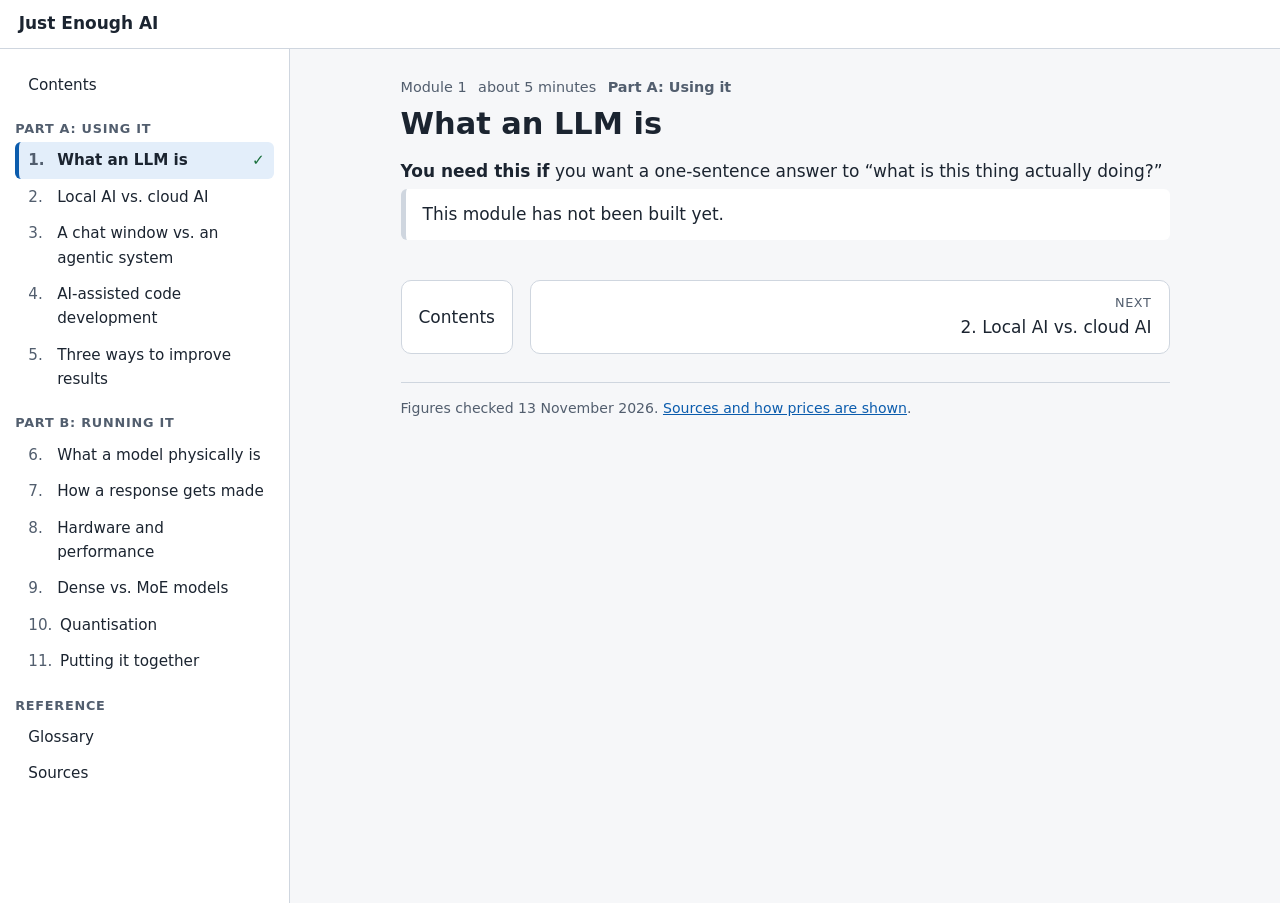
==== modules/01-what-is-an-llm.html @ 554d463d "Scaffold: data files, shared styles and script, contents, glossary, sources Co-Authored-By: Claude F" ====
<!doctype html>
<html lang="en-GB">
<head>
<meta charset="utf-8">
<meta name="viewport" content="width=device-width, initial-scale=1">
<title>1. What an LLM is — Just Enough AI</title>
<link rel="stylesheet" href="../assets/css/site.css">
</head>
<body data-root="../" data-module="1">
<a class="skip" href="#main">Skip to content</a>
<header class="topbar">
  <a class="brand" href="../index.html">Just Enough AI</a>
  <button type="button" id="menu-btn" class="btn secondary menu-btn" hidden>Menu</button>
</header>
<div class="layout">
  <nav id="sidebar" class="sidebar" aria-label="Course contents">
    <ul>
      <li><a href="../index.html">Contents</a></li>
      <li><a href="../glossary.html">Glossary</a></li>
      <li><a href="../sources.html">Sources</a></li>
    </ul>
  </nav>
  <main id="main">
    <p class="eyebrow"><span>Module 1</span><span>about 5 minutes</span><span class="part">Part A: Using it</span></p>
    <h1>What an LLM is</h1>
    <p class="need"><strong>You need this if</strong> you want a one-sentence answer to “what is this thing actually doing?”</p>
    <p class="part-note">This module has not been built yet.</p>
    <nav class="pager" aria-label="Previous and next module">
      
      <a class="contents" href="../index.html">Contents</a>
      <a class="next" href="02-local-vs-cloud.html"><span>Next</span>2. Local AI vs. cloud AI</a>
    </nav>
    <footer class="page-footer">
      <p>Figures checked 13 November 2026. <a href="../sources.html">Sources and how prices are shown</a>.</p>
    </footer>
  </main>
</div>
<script src="../data/modules.js"></script>
<script src="../data/glossary.js"></script>

<script src="../assets/js/site.js"></script>
</body>
</html>
---- assets/css/site.css ----
/* Just Enough AI: shared styles. No external requests; system fonts only. */

:root {
  color-scheme: light dark;
  --bg: #f6f7f9;
  --surface: #ffffff;
  --surface-2: #eef1f5;
  --text: #1b2430;
  --muted: #525e6e;
  --border: #cfd6df;
  --accent: #0b5cad;
  --accent-contrast: #ffffff;
  --accent-soft: #e3eefa;
  --good: #19703c;
  --warn: #8a4b00;
  --bad: #a3261f;
  /* The two zones: yours / theirs (see SPEC section 5) */
  --yours-bg: #dcebfa;
  --yours-line: #1d5fa8;
  --theirs-bg: #fbe9cf;
  --theirs-line: #8a5300;
  /* Small categorical set for visuals */
  --cat-1: #0b5cad;
  --cat-2: #8a5300;
  --cat-3: #19703c;
  --cat-4: #7a3e9d;
  --cat-5: #a3261f;
  --shadow: 0 1px 2px rgba(20, 30, 45, .08), 0 4px 14px rgba(20, 30, 45, .06);
  --radius: 10px;
  --font: system-ui, -apple-system, "Segoe UI", Roboto, "Helvetica Neue", Arial, sans-serif;
}

@media (prefers-color-scheme: dark) {
  :root {
    --bg: #11151b;
    --surface: #1a2029;
    --surface-2: #232b37;
    --text: #e7ebf1;
    --muted: #a9b3c1;
    --border: #3a4554;
    --accent: #86bdf3;
    --accent-contrast: #0c1a2a;
    --accent-soft: #1c3048;
    --good: #7fd6a0;
    --warn: #f0bd72;
    --bad: #f3a19b;
    --yours-bg: #17385a;
    --yours-line: #86bdf3;
    --theirs-bg: #4a3512;
    --theirs-line: #f0bd72;
    --cat-1: #86bdf3;
    --cat-2: #f0bd72;
    --cat-3: #7fd6a0;
    --cat-4: #cfa5ea;
    --cat-5: #f3a19b;
    --shadow: 0 1px 2px rgba(0, 0, 0, .4);
  }
}

* { box-sizing: border-box; }
html { -webkit-text-size-adjust: 100%; }
body {
  margin: 0;
  background: var(--bg);
  color: var(--text);
  font-family: var(--font);
  font-size: 1.0625rem;
  line-height: 1.6;
  overflow-wrap: break-word;
}
a { color: var(--accent); }
a:hover { text-decoration-thickness: 2px; }
:focus-visible { outline: 3px solid var(--accent); outline-offset: 2px; border-radius: 3px; }
h1, h2, h3, h4 { line-height: 1.25; margin: 1.6em 0 .5em; }
h1 { font-size: 1.9rem; margin-top: .2em; }
h2 { font-size: 1.3rem; }
h3 { font-size: 1.1rem; }
h4 { font-size: 1rem; }
p, ul, ol { margin: 0 0 1em; }
ul, ol { padding-left: 1.3em; }
li { margin-bottom: .35em; }
button, input, select { font: inherit; color: inherit; }
[hidden] { display: none !important; }

.skip { position: absolute; left: -999px; top: 0; background: var(--surface); padding: .5em 1em; z-index: 100; }
.skip:focus { left: .5em; top: .5em; }
.small { font-size: .9rem; }
.muted { color: var(--muted); }

.btn {
  display: inline-flex; align-items: center; gap: .4em;
  background: var(--accent); color: var(--accent-contrast);
  border: 2px solid var(--accent); border-radius: 8px;
  padding: .45em 1em; font-weight: 600; cursor: pointer; text-decoration: none;
}
.btn:hover { filter: brightness(1.1); }
.btn.secondary { background: transparent; color: var(--accent); }
.btn[disabled] { opacity: .5; cursor: not-allowed; }

/* ---------- Top bar and layout ---------- */
.topbar {
  display: flex; align-items: center; justify-content: space-between; gap: 1em;
  padding: .6em 1.1em; background: var(--surface); border-bottom: 1px solid var(--border);
}
.topbar .brand { font-weight: 700; color: var(--text); text-decoration: none; }
.menu-btn { display: none; }

.layout { display: grid; grid-template-columns: 290px minmax(0, 1fr); align-items: start; }
.layout.single { grid-template-columns: minmax(0, 1fr); }
main { padding: 1.6em 1.5em 3em; max-width: 820px; width: 100%; margin: 0 auto; }
.layout.single main { max-width: 980px; }

.sidebar {
  padding: 1.2em 1em 2em; border-right: 1px solid var(--border); background: var(--surface);
  min-height: calc(100vh - 3em); font-size: .95rem;
}
.sidebar h2 { font-size: .8rem; text-transform: uppercase; letter-spacing: .06em; color: var(--muted); margin: 1.4em 0 .4em; }
.sidebar ol, .sidebar ul { list-style: none; padding: 0; margin: 0; }
.sidebar li { margin: 0; }
.sidebar a {
  display: flex; gap: .5em; padding: .4em .6em; border-radius: 6px;
  color: var(--text); text-decoration: none; border-left: 4px solid transparent;
}
.sidebar a:hover { background: var(--surface-2); }
.sidebar a[aria-current="page"] { background: var(--accent-soft); border-left-color: var(--accent); font-weight: 600; }
.sidebar .num { color: var(--muted); min-width: 1.4em; }
.sidebar .tick { margin-left: auto; color: var(--good); font-weight: 700; }

@media (max-width: 899px) {
  .layout { grid-template-columns: minmax(0, 1fr); }
  .sidebar { min-height: 0; border-right: 0; border-bottom: 1px solid var(--border); }
  .js .menu-btn { display: inline-flex; }
  .js .sidebar { display: none; }
  .js .sidebar.open { display: block; }
  main { padding: 1.2em 1em 2.5em; }
  h1 { font-size: 1.55rem; }
}

/* ---------- Module header ---------- */
.eyebrow { color: var(--muted); font-size: .9rem; margin: 0 0 .3em; display: flex; flex-wrap: wrap; gap: .3em .8em; }
.eyebrow .part { font-weight: 600; }
.need, .relies { margin: .2em 0; }
.need strong, .relies strong { font-weight: 700; }

/* ---------- Shared boxes ---------- */
.key-idea {
  background: var(--accent-soft); border-left: 6px solid var(--accent);
  border-radius: var(--radius); padding: 1em 1.2em; margin: 1.4em 0; font-size: 1.15rem; line-height: 1.5;
}
.key-idea .label, .decisions .label {
  display: block; font-size: .8rem; font-weight: 700; text-transform: uppercase; letter-spacing: .06em;
  color: var(--accent); margin-bottom: .3em;
}
.key-idea p { margin: 0; }

.decisions {
  background: var(--surface); border: 2px solid var(--accent); border-radius: var(--radius);
  padding: 1em 1.2em; margin: 1.8em 0;
}
.decisions h2 { margin: 0 0 .5em; font-size: 1.15rem; }
.decisions ul { margin-bottom: 0; }

details.detail {
  background: var(--surface); border: 1px dashed var(--border); border-radius: var(--radius);
  margin: 1.8em 0; padding: 0;
}
details.detail > summary {
  cursor: pointer; padding: .9em 1.2em; font-weight: 700; list-style-position: inside;
}
details.detail > summary .tag {
  display: inline-block; margin-left: .6em; font-size: .75rem; font-weight: 600; text-transform: uppercase;
  letter-spacing: .05em; color: var(--muted); border: 1px solid var(--border); border-radius: 99px; padding: .05em .6em;
  vertical-align: middle;
}
details.detail > .detail-body { padding: 0 1.2em 1em; border-top: 1px dashed var(--border); }
details.detail h3 { margin-top: 1.1em; }

/* ---------- Visuals ---------- */
figure.visual {
  background: var(--surface); border: 1px solid var(--border); border-radius: var(--radius);
  box-shadow: var(--shadow); padding: 1em; margin: 1.4em 0;
}
figure.visual > figcaption { color: var(--muted); font-size: .92rem; margin-top: .8em; }
figure.visual .instruction { font-size: .92rem; color: var(--muted); margin: 0 0 .8em; }
.stamp { font-size: .82rem; color: var(--muted); margin: .8em 0 0; }
.stamp .illus { font-weight: 700; }
svg text { font-family: var(--font); fill: var(--text); }
svg { max-width: 100%; height: auto; display: block; }

/* Zones: colour is paired with a text label and, for "theirs", a hatched pattern */
.zone-yours { background-color: var(--yours-bg); border: 2px solid var(--yours-line); }
.zone-theirs {
  background-color: var(--theirs-bg); border: 2px dashed var(--theirs-line);
  background-image: repeating-linear-gradient(135deg, transparent 0 7px, color-mix(in srgb, var(--theirs-line) 22%, transparent) 7px 8px);
}
.zone-mixed {
  border: 2px dashed var(--theirs-line);
  background: linear-gradient(100deg, var(--yours-bg) 0 46%, var(--theirs-bg) 54% 100%);
}
.zone-tag { display: block; font-size: .72rem; font-weight: 700; text-transform: uppercase; letter-spacing: .05em; }
.zone-yours .zone-tag { color: var(--yours-line); }
.zone-theirs .zone-tag, .zone-mixed .zone-tag { color: var(--theirs-line); }
.legend { display: flex; flex-wrap: wrap; gap: .5em 1.2em; font-size: .88rem; margin: 0 0 .8em; padding: 0; list-style: none; }
.legend li { display: flex; align-items: center; gap: .45em; margin: 0; }
.legend .swatch { width: 1.6em; height: 1.1em; border-radius: 4px; display: inline-block; }

/* ---------- Popovers: glossary tooltips and cost chips ---------- */
.pop-wrap { position: relative; display: inline-block; }
.pop {
  position: absolute; top: calc(100% + 4px); left: 0; z-index: 30;
  width: max-content; max-width: min(320px, calc(100vw - 16px));
  background: var(--surface); color: var(--text); border: 1px solid var(--border); border-radius: 8px;
  box-shadow: 0 6px 24px rgba(0, 0, 0, .22); padding: .7em .85em; font-size: .88rem; font-weight: 400; line-height: 1.45;
  text-align: left; white-space: normal;
}
.pop p { margin: 0 0 .4em; }
.pop p:last-child { margin: 0; }
a.term { text-decoration: underline dotted; text-underline-offset: 3px; color: inherit; }
a.term:hover { color: var(--accent); }
.chip {
  display: inline-flex; align-items: baseline; gap: .3em;
  background: var(--surface-2); border: 1px solid var(--border); border-radius: 99px;
  padding: .05em .7em; font-weight: 700; cursor: pointer; white-space: nowrap; line-height: 1.5;
}
.chip::after { content: "i"; font-size: .7em; font-weight: 700; font-style: italic; font-family: Georgia, serif;
  border: 1px solid currentColor; border-radius: 50%; width: 1.35em; height: 1.35em; display: inline-flex;
  align-items: center; justify-content: center; color: var(--accent); align-self: center; }
.chip:hover { border-color: var(--accent); }
.srcref { font-size: .82rem; color: var(--muted); white-space: nowrap; }

/* ---------- Check question ---------- */
.check { background: var(--surface); border: 1px solid var(--border); border-radius: var(--radius); padding: 1em 1.2em; margin: 1.8em 0; }
.check h2 { margin: 0 0 .5em; font-size: 1.15rem; }
.check fieldset { border: 0; padding: 0; margin: 0 0 .8em; }
.check legend { font-weight: 600; padding: 0; margin-bottom: .6em; }
.check label { display: flex; gap: .6em; align-items: flex-start; padding: .45em .6em; border-radius: 6px; cursor: pointer; }
.check label:hover { background: var(--surface-2); }
.check input[type="radio"] { margin-top: .35em; width: 1.1em; height: 1.1em; flex: none; accent-color: var(--accent); }
.check .feedback { margin: .8em 0 0; padding: .7em .9em; border-radius: 8px; background: var(--surface-2); }
.check .feedback.right { border-left: 5px solid var(--good); }
.check .feedback.wrong { border-left: 5px solid var(--bad); }
.check .answer { margin-top: .6em; }

/* ---------- Stepper ---------- */
.stepper { display: flex; flex-wrap: wrap; align-items: center; gap: .5em; margin: .8em 0 0; }
.stepper .btn { padding: .3em .8em; font-size: .92rem; }
.stepper .count { color: var(--muted); font-size: .92rem; margin-left: .3em; }

/* ---------- Prev / next and footer ---------- */
.pager { display: flex; justify-content: space-between; gap: 1em; flex-wrap: wrap; margin: 2.4em 0 1em; }
.pager a { flex: 1 1 200px; border: 1px solid var(--border); background: var(--surface); border-radius: var(--radius);
  padding: .7em 1em; text-decoration: none; color: var(--text); }
.pager a:hover { border-color: var(--accent); }
.pager a span { display: block; font-size: .8rem; color: var(--muted); text-transform: uppercase; letter-spacing: .05em; }
.pager a.next { text-align: right; }
.pager a.contents { flex: 0 1 auto; align-self: stretch; display: flex; align-items: center; }
.page-footer { border-top: 1px solid var(--border); margin-top: 2em; padding-top: 1em; font-size: .88rem; color: var(--muted); }

/* ---------- Contents page ---------- */
.intro { font-size: 1.12rem; max-width: 46em; }
.part-note { background: var(--surface); border-left: 5px solid var(--border); padding: .7em 1em; border-radius: 6px; max-width: 46em; }
.cards { list-style: none; padding: 0; margin: 1em 0 2em; display: grid; gap: 1em; grid-template-columns: repeat(auto-fill, minmax(260px, 1fr)); }
.cards li { margin: 0; }
.card {
  display: flex; flex-direction: column; height: 100%; gap: .35em;
  background: var(--surface); border: 1px solid var(--border); border-radius: var(--radius); box-shadow: var(--shadow);
  padding: 1em 1.1em; text-decoration: none; color: var(--text);
}
.card:hover { border-color: var(--accent); }
.card .num { font-size: .8rem; font-weight: 700; color: var(--muted); text-transform: uppercase; letter-spacing: .06em; }
.card .title { font-size: 1.12rem; font-weight: 700; color: var(--accent); }
.card .need-line { font-size: .93rem; flex: 1; }
.card .meta { display: flex; justify-content: space-between; font-size: .85rem; color: var(--muted); }
.card .visited { color: var(--good); font-weight: 700; }
.linklike { background: none; border: 0; padding: 0; color: var(--accent); text-decoration: underline; cursor: pointer; }

/* ---------- Glossary and sources ---------- */
dl.glossary dt { font-weight: 700; margin-top: 1.1em; scroll-margin-top: 1em; }
dl.glossary dd { margin: .2em 0 0; }
:target { background: var(--accent-soft); outline: 3px solid var(--accent-soft); border-radius: 4px; }
.table-wrap { overflow-x: auto; }
table.plain { border-collapse: collapse; width: 100%; font-size: .93rem; background: var(--surface); }
table.plain th, table.plain td { border: 1px solid var(--border); padding: .5em .7em; text-align: left; vertical-align: top; }
table.plain th { background: var(--surface-2); }
table.plain td a { word-break: break-all; }

/* ---------- Module 2: ownership grid ---------- */
table.grid { width: 100%; border-collapse: separate; border-spacing: 5px; font-size: .92rem; }
table.grid th { text-align: left; font-weight: 600; padding: .3em .4em; vertical-align: bottom; color: var(--muted); font-size: .85rem; }
table.grid td { padding: .5em .6em; border-radius: 8px; vertical-align: top; line-height: 1.35; }
table.grid th[scope="row"] { color: var(--text); font-size: .95rem; padding: 0; vertical-align: middle; }
.row-btn {
  width: 100%; text-align: left; background: var(--surface); border: 2px solid var(--border); border-radius: 8px;
  padding: .5em .6em; font-weight: 700; cursor: pointer; line-height: 1.3;
}
.row-btn:hover { border-color: var(--accent); }
.row-btn[aria-pressed="true"] { background: var(--accent); border-color: var(--accent); color: var(--accent-contrast); }
.row-btn[aria-pressed="true"]::after { content: " \25BE"; }
@media (max-width: 699px) {
  table.grid, table.grid tbody, table.grid tr, table.grid td, table.grid th[scope="row"] { display: block; }
  table.grid thead { position: absolute; left: -9999px; }
  table.grid tr { display: grid; grid-template-columns: 1fr 1fr; gap: 4px; margin-bottom: 1em; }
  table.grid th[scope="row"] { grid-column: 1 / -1; }
  table.grid td::before { content: attr(data-label) ": "; font-weight: 600; font-size: .8rem; color: var(--muted); display: block; }
}
.arr-panel { border-top: 1px solid var(--border); margin-top: 1em; padding-top: .4em; }
.arr-panel h3 { margin-top: .8em; }
.arr-top { display: grid; grid-template-columns: minmax(0, 420px) minmax(0, 1fr); gap: 1em 1.4em; align-items: start; }
@media (max-width: 699px) { .arr-top { grid-template-columns: minmax(0, 1fr); } }
.arr-top p { margin-bottom: .6em; }
.cost-list { list-style: none; padding: 0; margin: 0 0 1em; }
.cost-list li { padding: .55em 0; border-bottom: 1px solid var(--border); display: flex; flex-wrap: wrap; gap: .3em 1em; align-items: baseline; justify-content: space-between; }
.cost-list .prices { display: flex; flex-wrap: wrap; gap: .3em 1em; }
.cost-list .note { font-size: .88rem; color: var(--muted); }
.worked { background: var(--surface-2); border-radius: 8px; padding: .7em 1em; font-size: .95rem; }
.worked p { margin: 0 0 .4em; }
.worked p:last-child { margin: 0; }

/* SVG parts shared by visuals */
.svg-yours { fill: var(--yours-bg); stroke: var(--yours-line); stroke-width: 2; }
.svg-theirs { fill: var(--theirs-bg); stroke: var(--theirs-line); stroke-width: 2; stroke-dasharray: 6 4; }
.svg-hatch-line { stroke: var(--theirs-line); stroke-width: 1; opacity: .3; }
.svg-box { fill: var(--surface); stroke: var(--text); stroke-width: 1.5; }
.svg-arrow { stroke: var(--text); stroke-width: 2; fill: none; }
.svg-arrowhead { fill: var(--text); }
.svg-weight { fill: var(--cat-4); }
.svg-label-yours { fill: var(--yours-line); font-weight: 700; }
.svg-label-theirs { fill: var(--theirs-line); font-weight: 700; }
.svg-muted { fill: var(--muted); }

/* Hardware ladder (modules 2 and 8) */
.ladder { margin-top: 1.4em; }
.ladder-axis, .ladder-track { position: relative; height: 1.5em; margin: 0 1.2em; }
.ladder-axis span { position: absolute; transform: translateX(-50%); font-size: .78rem; color: var(--muted); white-space: nowrap; }
.ladder-track { height: 16px; background:
  linear-gradient(to right, var(--border) 1px, transparent 1px) 0 0 / 33.333% 100%, var(--surface-2);
  border-right: 1px solid var(--border); border-radius: 3px; }
.ladder-track .bar { position: absolute; top: 2px; bottom: 2px; min-width: 8px; background: var(--yours-line); border-radius: 3px; }
.ladder ol { list-style: none; padding: 0; margin: .4em 0 0; }
.ladder li { padding: .7em 0; border-bottom: 1px solid var(--border); margin: 0; }
.ladder .rung-head { font-weight: 700; margin-bottom: .3em; }
.ladder .rung-facts { display: flex; flex-wrap: wrap; gap: .2em 1.2em; font-size: .92rem; margin-top: .45em; align-items: baseline; }
.ladder .rung-facts .k { color: var(--muted); }

/* ---------- Print ---------- */
@media print {
  .topbar, .sidebar, .pager, .skip, .menu-btn, .stepper, .check .btn, .no-print { display: none !important; }
  .layout { display: block; }
  body { background: #fff; color: #000; font-size: 11pt; }
  main { max-width: none; padding: 0; }
  figure.visual, .decisions, .key-idea, details.detail, .check { box-shadow: none; break-inside: avoid; }
  details.detail::details-content { display: block; content-visibility: visible; height: auto; }
  a { color: inherit; }
  .pop { display: none !important; }
}

@media (prefers-reduced-motion: reduce) {
  *, *::before, *::after { animation: none !important; transition: none !important; scroll-behavior: auto !important; }
}
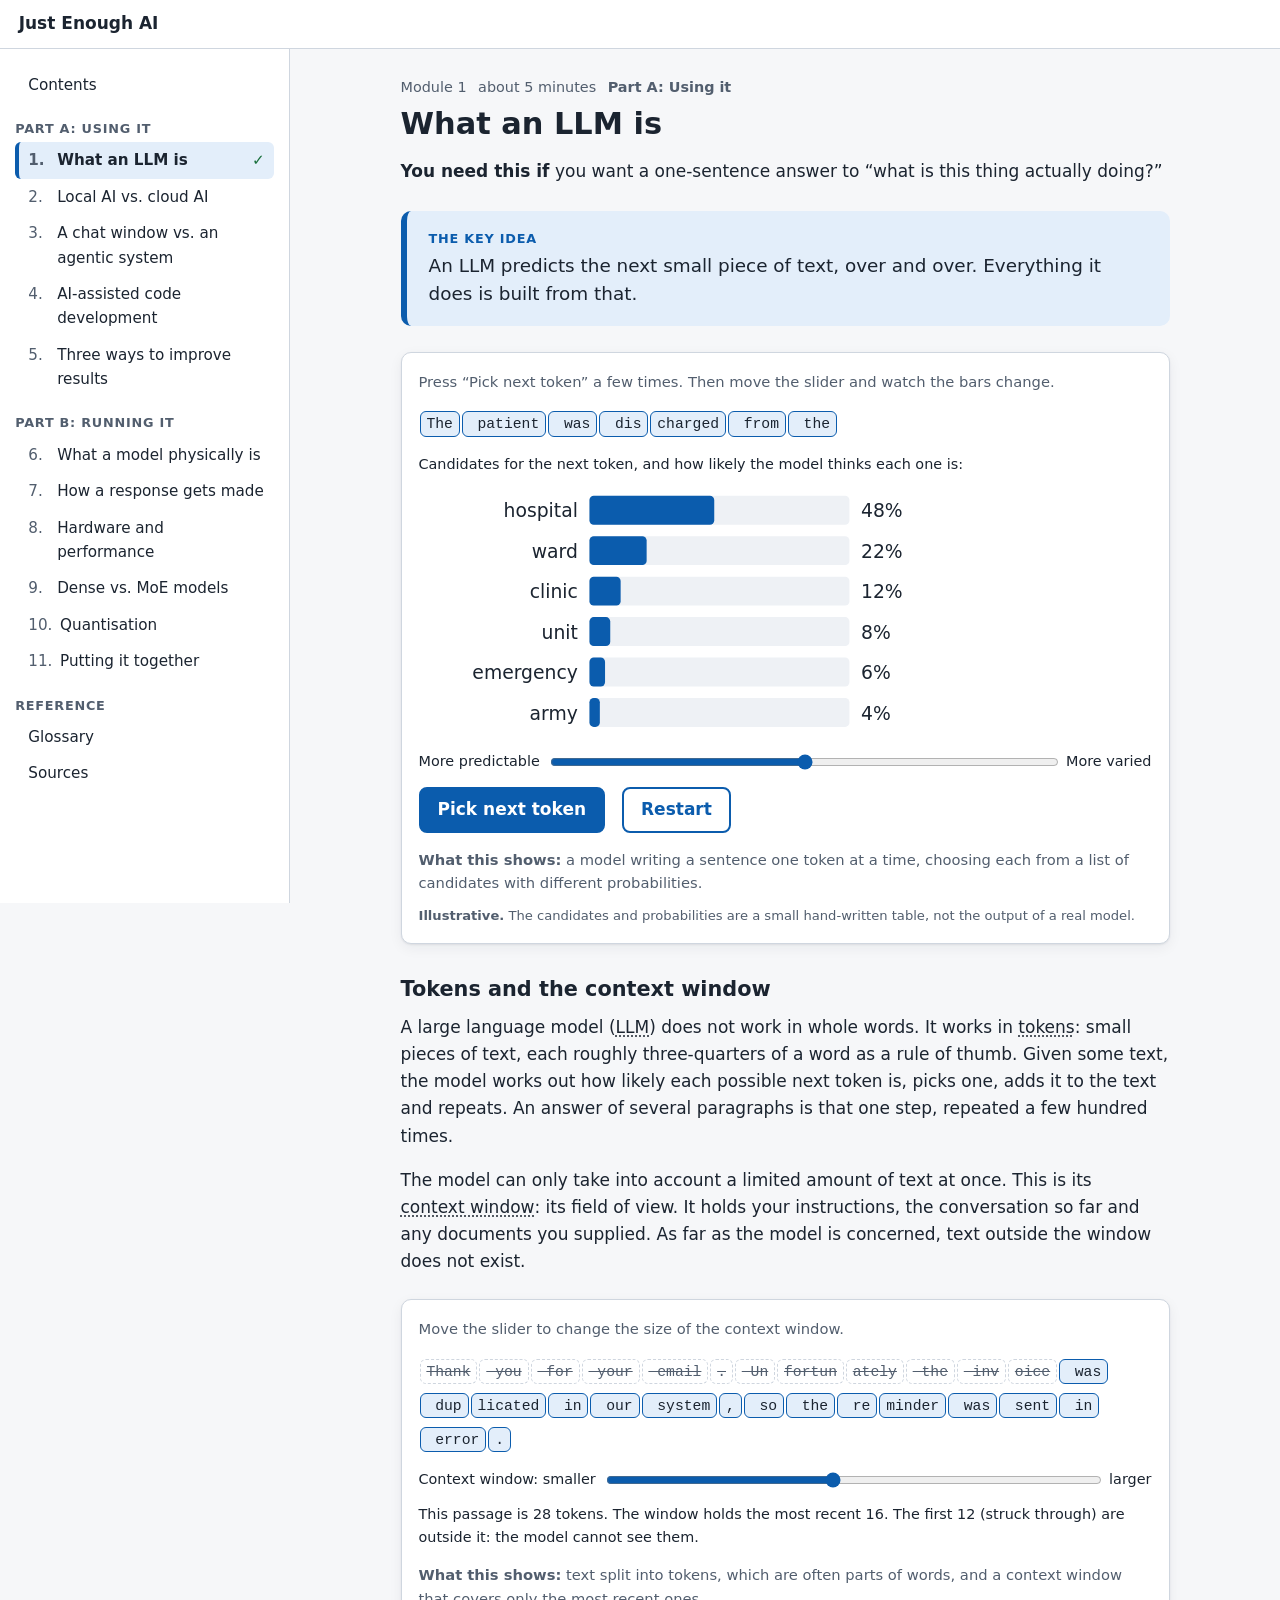
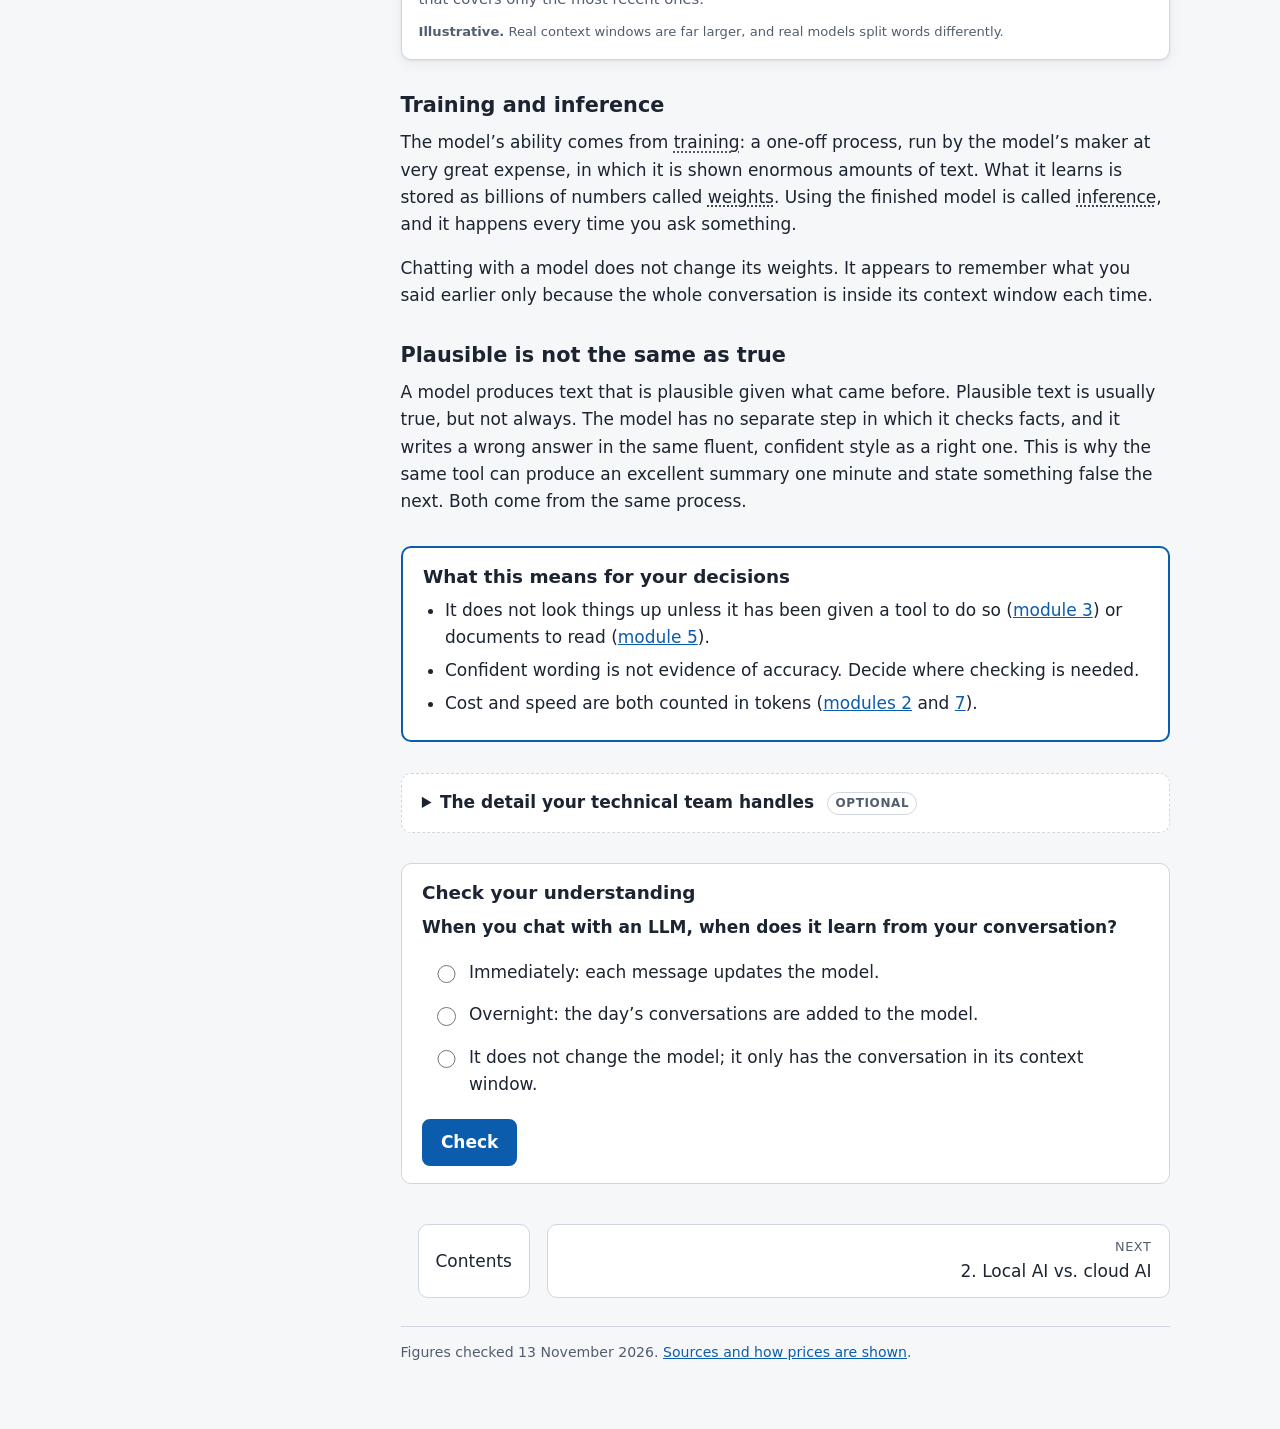
==== commit 3e1a11f1: "Build Part A: modules 1, 3, 4 and 5 with their visuals Co-Authored-By: Claude Fable 5.2 <noreply@ant" ====
--- a/modules/01-what-is-an-llm.html
+++ b/modules/01-what-is-an-llm.html
@@ -23,13 +23,84 @@
   <main id="main">
     <p class="eyebrow"><span>Module 1</span><span>about 5 minutes</span><span class="part">Part A: Using it</span></p>
     <h1>What an LLM is</h1>
-    <p class="need"><strong>You need this if</strong> you want a one-sentence answer to “what is this thing actually doing?”</p>
-    <p class="part-note">This module has not been built yet.</p>
+    <p class="need"><strong>You need this if</strong> you want a one-sentence answer to &ldquo;what is this thing actually doing?&rdquo;</p>
+
+    <div class="key-idea" id="key-idea">
+      <span class="label">The key idea</span>
+      <p>An LLM predicts the next small piece of text, over and over. Everything it does is built from that.</p>
+    </div>
+
+    <figure class="visual" id="predictor" aria-label="An interactive next-token predictor. A sentence beginning 'The patient was discharged from the' is followed by a bar chart of candidate next tokens and their probabilities. Picking a token adds it to the sentence and the chart updates for the next position.">
+      <p class="instruction js-only" hidden>Press &ldquo;Pick next token&rdquo; a few times. Then move the slider and watch the bars change.</p>
+      <div id="predictor-body"></div>
+      <noscript><p class="small muted">This interactive picture needs JavaScript. It shows a sentence growing one token at a time, each chosen from a short list of likely candidates.</p></noscript>
+      <figcaption><strong>What this shows:</strong> a model writing a sentence one token at a time, choosing each from a list of candidates with different probabilities.</figcaption>
+      <p class="stamp"><span class="illus">Illustrative.</span> The candidates and probabilities are a small hand-written table, not the output of a real model.</p>
+    </figure>
+
+    <h2 id="tokens">Tokens and the context window</h2>
+    <p>A large language model (<a class="term" href="../glossary.html#llm">LLM</a>) does not work in whole words. It works in <a class="term" href="../glossary.html#token">tokens</a>: small pieces of text, each roughly three-quarters of a word as a rule of thumb. Given some text, the model works out how likely each possible next token is, picks one, adds it to the text and repeats. An answer of several paragraphs is that one step, repeated a few hundred times.</p>
+    <p>The model can only take into account a limited amount of text at once. This is its <a class="term" href="../glossary.html#context-window">context window</a>: its field of view. It holds your instructions, the conversation so far and any documents you supplied. As far as the model is concerned, text outside the window does not exist.</p>
+
+    <figure class="visual" id="window" aria-label="A passage of text split into token tiles. The most recent tokens are inside the context window; older ones are struck through because the model can no longer see them.">
+      <p class="instruction js-only" hidden>Move the slider to change the size of the context window.</p>
+      <div id="window-body"></div>
+      <figcaption><strong>What this shows:</strong> text split into tokens, which are often parts of words, and a context window that covers only the most recent ones.</figcaption>
+      <p class="stamp"><span class="illus">Illustrative.</span> Real context windows are far larger, and real models split words differently.</p>
+    </figure>
+
+    <h2 id="training-and-inference">Training and inference</h2>
+    <p>The model&rsquo;s ability comes from <a class="term" href="../glossary.html#training">training</a>: a one-off process, run by the model&rsquo;s maker at very great expense, in which it is shown enormous amounts of text. What it learns is stored as billions of numbers called <a class="term" href="../glossary.html#parameter">weights</a>. Using the finished model is called <a class="term" href="../glossary.html#inference">inference</a>, and it happens every time you ask something.</p>
+    <p>Chatting with a model does not change its weights. It appears to remember what you said earlier only because the whole conversation is inside its context window each time.</p>
+
+    <h2 id="plausible">Plausible is not the same as true</h2>
+    <p>A model produces text that is plausible given what came before. Plausible text is usually true, but not always. The model has no separate step in which it checks facts, and it writes a wrong answer in the same fluent, confident style as a right one. This is why the same tool can produce an excellent summary one minute and state something false the next. Both come from the same process.</p>
+
+    <div class="decisions" id="decisions">
+      <h2>What this means for your decisions</h2>
+      <ul>
+        <li>It does not look things up unless it has been given a tool to do so (<a href="03-chat-vs-agent.html">module 3</a>) or documents to read (<a href="05-improving-results.html">module 5</a>).</li>
+        <li>Confident wording is not evidence of accuracy. Decide where checking is needed.</li>
+        <li>Cost and speed are both counted in tokens (<a href="02-local-vs-cloud.html">modules 2</a> and <a href="07-how-a-response-is-made.html">7</a>).</li>
+      </ul>
+    </div>
+
+    <details class="detail" id="detail">
+      <summary>The detail your technical team handles <span class="tag">optional</span></summary>
+      <div class="detail-body">
+        <h3 id="detail-transformer">The architecture</h3>
+        <p>Current LLMs are built on a design called the transformer. Its central mechanism, attention, lets the model weigh every token in the context window against every other when predicting the next one.</p>
+        <h3 id="detail-sampling">Sampling and temperature</h3>
+        <p>Choosing the next token from the list of candidates is called sampling. A setting called temperature controls how adventurous the choice is: low values nearly always take the most likely token, higher values give less likely tokens more of a chance. The slider in the picture above is a temperature control.</p>
+        <h3 id="detail-different-answers">Why the same question can give different answers</h3>
+        <p>Because each token is sampled, two runs can diverge at any point, and one different token changes everything that follows. Where consistency matters, engineers lower the temperature, though even then identical output is not always guaranteed.</p>
+        <h3 id="detail-cutoff">Knowledge cut-off</h3>
+        <p>Training stops on a particular date. The model knows nothing after that date unless the information is placed in its context window.</p>
+        <h3 id="detail-hallucination">Hallucination</h3>
+        <p>&ldquo;Hallucination&rdquo; is the common name for fluent output that is false. It is a consequence of prediction, not a malfunction: the model is doing exactly what it always does, and the most plausible continuation happened not to be true. It is reduced by supplying sources and by checking, not eliminated.</p>
+      </div>
+    </details>
+
+    <div class="check" id="check" data-explain="Chatting does not change the model. It only has the conversation in its context window, and that is gone when the conversation ends.">
+      <h2>Check your understanding</h2>
+      <fieldset>
+        <legend>When you chat with an LLM, when does it learn from your conversation?</legend>
+        <label><input type="radio" name="q1"> Immediately: each message updates the model.</label>
+        <label><input type="radio" name="q1"> Overnight: the day&rsquo;s conversations are added to the model.</label>
+        <label><input type="radio" name="q1" data-correct> It does not change the model; it only has the conversation in its context window.</label>
+      </fieldset>
+      <details class="answer">
+        <summary>Show the answer</summary>
+        <p>It does not change the model; it only has the conversation in its context window.</p>
+      </details>
+    </div>
+
     <nav class="pager" aria-label="Previous and next module">
-      
+      <span></span>
       <a class="contents" href="../index.html">Contents</a>
       <a class="next" href="02-local-vs-cloud.html"><span>Next</span>2. Local AI vs. cloud AI</a>
     </nav>
+
     <footer class="page-footer">
       <p>Figures checked 13 November 2026. <a href="../sources.html">Sources and how prices are shown</a>.</p>
     </footer>
@@ -37,7 +108,7 @@
 </div>
 <script src="../data/modules.js"></script>
 <script src="../data/glossary.js"></script>
-
 <script src="../assets/js/site.js"></script>
+<script src="../assets/js/visuals/m01.js"></script>
 </body>
 </html>
--- a/assets/css/site.css
+++ b/assets/css/site.css
@@ -242,7 +242,8 @@
 .check .answer { margin-top: .6em; }
 
 /* ---------- Stepper ---------- */
-.stepper { display: flex; flex-wrap: wrap; align-items: center; gap: .5em; margin: .8em 0 0; }
+.stepper { display: flex; flex-wrap: wrap; align-items: center; gap: .5em; margin: .8em 0 0;
+  position: sticky; bottom: 0; background: var(--surface); padding: .5em 0; z-index: 5; }
 .stepper .btn { padding: .3em .8em; font-size: .92rem; }
 .stepper .count { color: var(--muted); font-size: .92rem; margin-left: .3em; }
 
@@ -294,14 +295,21 @@
   padding: .5em .6em; font-weight: 700; cursor: pointer; line-height: 1.3;
 }
 .row-btn:hover { border-color: var(--accent); }
-.row-btn[aria-pressed="true"] { background: var(--accent); border-color: var(--accent); color: var(--accent-contrast); }
-.row-btn[aria-pressed="true"]::after { content: " \25BE"; }
+.row-btn[aria-expanded="true"] { background: var(--accent); border-color: var(--accent); color: var(--accent-contrast); }
+.row-btn .cue { display: none; font-weight: 400; font-size: .85rem; }
+.row-btn .cue::after { content: " \25BE"; }
+.row-btn[aria-expanded="true"] .cue::after { content: " \25B4"; }
 @media (max-width: 699px) {
   table.grid, table.grid tbody, table.grid tr, table.grid td, table.grid th[scope="row"] { display: block; }
   table.grid thead { position: absolute; left: -9999px; }
   table.grid tr { display: grid; grid-template-columns: 1fr 1fr; gap: 4px; margin-bottom: 1em; }
   table.grid th[scope="row"] { grid-column: 1 / -1; }
-  table.grid td::before { content: attr(data-label) ": "; font-weight: 600; font-size: .8rem; color: var(--muted); display: block; }
+  table.grid tr.panel-row { display: block; margin-top: -.6em; }
+  table.grid tr.panel-row td { padding: 0 .2em; }
+  .arr-panel { border-top: 0; margin-top: 0; }
+  .row-btn { display: flex; justify-content: space-between; align-items: baseline; gap: .8em; }
+  .row-btn .cue { display: inline; white-space: nowrap; }
+  table.grid td[data-label]::before { content: attr(data-label); font-weight: 600; font-size: .8rem; color: var(--muted); display: block; }
 }
 .arr-panel { border-top: 1px solid var(--border); margin-top: 1em; padding-top: .4em; }
 .arr-panel h3 { margin-top: .8em; }
@@ -342,6 +350,83 @@
 .ladder .rung-facts { display: flex; flex-wrap: wrap; gap: .2em 1.2em; font-size: .92rem; margin-top: .45em; align-items: baseline; }
 .ladder .rung-facts .k { color: var(--muted); }
 
+/* ---------- Shared visual parts (modules 1 to 5) ---------- */
+.tok {
+  display: inline-block; background: var(--accent-soft); border: 1px solid var(--accent); border-radius: 6px;
+  padding: .05em .4em; margin: 2px 1px; font-family: ui-monospace, "SF Mono", Menlo, Consolas, monospace; font-size: .92rem;
+  white-space: pre; line-height: 1.5;
+}
+.tok.new { background: var(--accent); color: var(--accent-contrast); }
+.tok.out { background: transparent; border-style: dashed; border-color: var(--border); color: var(--muted); text-decoration: line-through; }
+.tok.passage { background: var(--yours-bg); border-color: var(--yours-line); }
+.tok-strip { margin: .4em 0 .8em; line-height: 2; }
+.controls { display: flex; flex-wrap: wrap; gap: .6em 1em; align-items: center; margin: .8em 0; }
+.controls label { font-size: .92rem; }
+.slider-row { display: grid; grid-template-columns: auto minmax(80px, 1fr) auto; gap: .6em; align-items: center; font-size: .9rem; margin: .8em 0; }
+.slider-row input[type="range"] { width: 100%; accent-color: var(--accent); }
+.status { background: var(--surface-2); border-radius: 8px; padding: .6em .9em; font-size: .95rem; margin: .6em 0 0; min-height: 3.2em; }
+.status p { margin: 0 0 .4em; } .status p:last-child { margin: 0; }
+.vis-title { font-size: 1rem; margin: 0 0 .5em; }
+.vis-sub { border-top: 1px solid var(--border); margin-top: 1.2em; padding-top: 1em; }
+.two-col { display: grid; grid-template-columns: repeat(2, minmax(0, 1fr)); gap: 1.2em; align-items: start; }
+@media (max-width: 699px) { .two-col { grid-template-columns: minmax(0, 1fr); } }
+.seg { display: inline-flex; flex-wrap: wrap; border: 2px solid var(--accent); border-radius: 8px; overflow: hidden; }
+.seg label { padding: .3em .55em; cursor: pointer; font-size: .85rem; font-weight: 600; display: flex; align-items: center; gap: .4em; }
+.seg label { box-shadow: 0 0 0 1px var(--accent); flex: 1 1 auto; }
+@media (min-width: 700px) { .two-col.cva { grid-template-columns: minmax(0, 2fr) minmax(0, 3fr); } }
+.seg input { accent-color: var(--accent); margin: 0; }
+.seg label:has(input:checked) { background: var(--accent); color: var(--accent-contrast); }
+.seg label:has(input:focus-visible) { outline: 3px solid var(--text); outline-offset: -3px; }
+.pill { display: inline-block; border: 1px solid var(--border); border-radius: 99px; padding: .05em .7em; font-size: .85rem; font-weight: 600; background: var(--surface); }
+.pill.agent { border-color: var(--cat-4); color: var(--cat-4); }
+.pill.human { border-color: var(--good); color: var(--good); border-style: double; border-width: 3px; }
+.pills { display: flex; flex-wrap: wrap; gap: .4em; margin: 0 0 .6em; }
+pre.code { background: var(--surface-2); border: 1px solid var(--border); border-radius: 8px; padding: .7em .9em; margin: .5em 0;
+  font-family: ui-monospace, "SF Mono", Menlo, Consolas, monospace; font-size: .82rem; line-height: 1.55; white-space: pre-wrap; overflow-wrap: anywhere; }
+pre.code .del { color: var(--bad); display: block; }
+pre.code .add { color: var(--good); display: block; font-weight: 600; }
+pre.code .err { color: var(--bad); font-weight: 600; }
+pre.code .ok { color: var(--good); font-weight: 600; }
+
+/* SVG states */
+.svg-line { stroke: var(--border); stroke-width: 2; fill: none; }
+.svg-line.active { stroke: var(--accent); stroke-width: 3.5; }
+.svg-dim { opacity: .35; }
+.svg-accent { fill: var(--accent); }
+.svg-accent-soft { fill: var(--accent-soft); stroke: var(--accent); stroke-width: 1.5; }
+.svg-on-accent { fill: var(--accent-contrast); }
+.svg-bar { fill: var(--accent); }
+.svg-bar-track { fill: var(--surface-2); }
+.gate-open { fill: var(--surface); stroke: var(--good); stroke-width: 2; stroke-dasharray: 4 3; }
+.gate-ask { fill: var(--surface); stroke: var(--warn); stroke-width: 2.5; }
+.gate-locked { fill: var(--text); stroke: var(--text); stroke-width: 2; }
+.gate-text-open { fill: var(--good); font-weight: 700; }
+.gate-text-ask { fill: var(--warn); font-weight: 700; }
+.gate-text-locked { fill: var(--bg); font-weight: 700; }
+.svg-pill { fill: var(--surface); stroke: var(--border); stroke-width: 1.5; }
+.svg-pill.on { fill: var(--accent); stroke: var(--accent); }
+.svg-doc { fill: var(--surface); stroke: var(--muted); stroke-width: 1.2; }
+.svg-doc.hit { fill: var(--yours-bg); stroke: var(--yours-line); stroke-width: 2.5; }
+
+/* Module 4: three levels; module 5: ladder and flow */
+.levels { list-style: none; padding: 0; margin: 0; display: grid; grid-template-columns: repeat(3, minmax(0, 1fr)); gap: .8em; counter-reset: lvl; }
+.levels li { border: 1px solid var(--border); border-top: 5px solid var(--accent); border-radius: 8px; padding: .6em .8em; margin: 0; font-size: .93rem; background: var(--surface); }
+.levels li strong { display: block; }
+.levels-axis { display: flex; justify-content: space-between; font-size: .82rem; color: var(--muted); margin: .5em 0 0; }
+@media (max-width: 699px) { .levels { grid-template-columns: minmax(0, 1fr); } }
+.rungs { list-style: none; padding: 0; margin: 0; display: flex; flex-direction: column-reverse; gap: .7em; }
+.rungs li { border: 1px solid var(--border); border-left: 8px solid var(--accent); border-radius: 8px; padding: .7em .9em; margin: 0; background: var(--surface); }
+.rungs li:nth-child(2) { margin-left: 6%; } .rungs li:nth-child(3) { margin-left: 12%; }
+@media (max-width: 699px) { .rungs li:nth-child(n) { margin-left: 0; } }
+.rungs h3 { margin: 0 0 .3em; font-size: 1.05rem; }
+.rungs dl { display: grid; grid-template-columns: auto 1fr; gap: .15em .8em; margin: 0; font-size: .92rem; }
+.rungs dt { color: var(--muted); } .rungs dd { margin: 0; }
+.effort { letter-spacing: .15em; color: var(--accent); }
+.flow-trail { list-style: none; padding: 0; margin: 0 0 .6em; font-size: .92rem; color: var(--muted); }
+.flow-q { font-weight: 600; margin: 0 0 .6em; }
+.flow-card { border: 2px solid var(--accent); border-radius: 8px; padding: .7em 1em; background: var(--accent-soft); }
+.flow-card h4 { margin: 0 0 .3em; }
+
 /* ---------- Print ---------- */
 @media print {
   .topbar, .sidebar, .pager, .skip, .menu-btn, .stepper, .check .btn, .no-print { display: none !important; }
